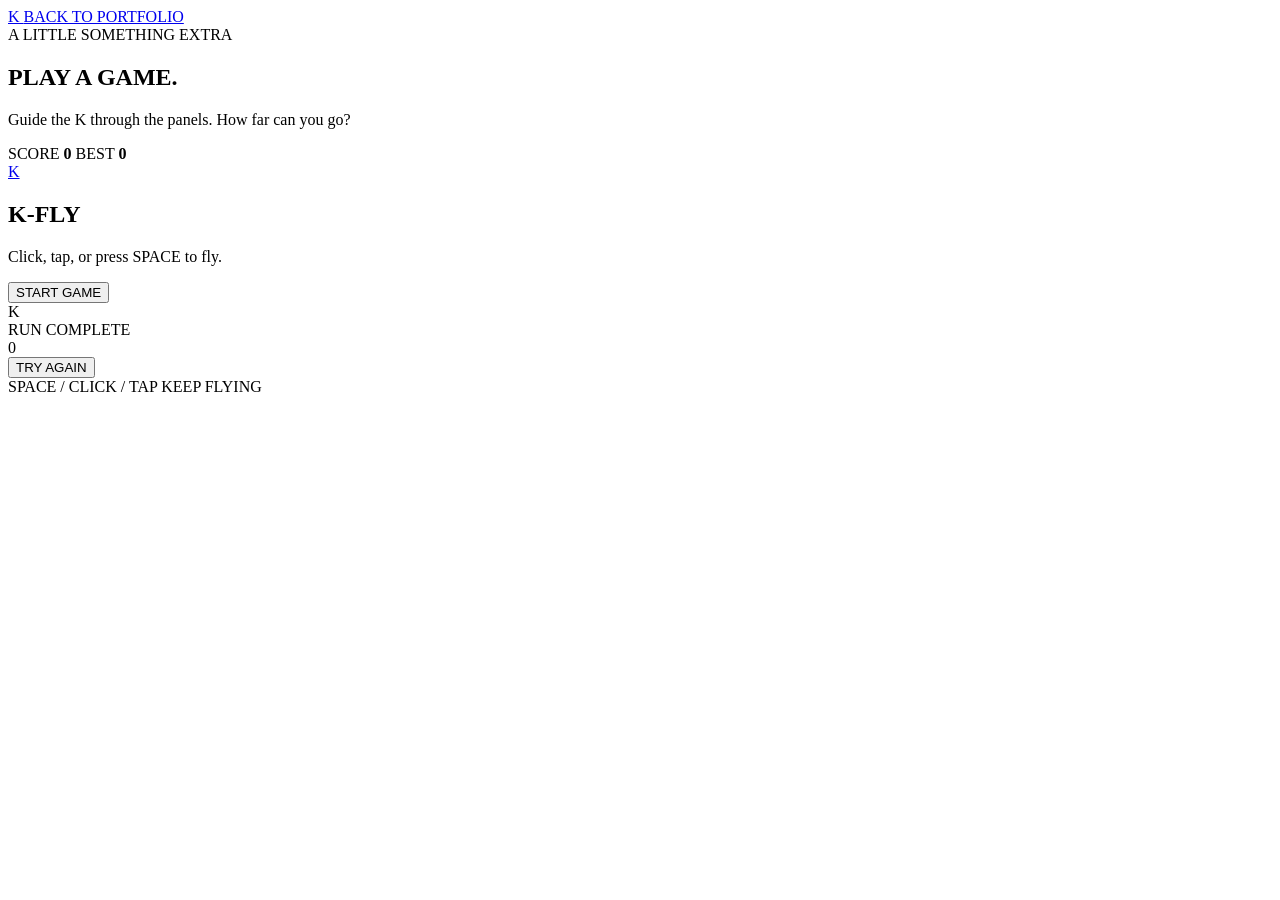
==== k-fly/game.html @ 0b530f9a "Create game.html" ====
<!DOCTYPE html>
<html lang="en">
<head>
    <meta charset="UTF-8">
    <meta name="viewport" content="width=device-width, initial-scale=1.0">

    <title>K-FLY — Mini Game</title>

    <link rel="stylesheet" href="game.css">
</head>

<body>

    <main class="page">

        <!-- HEADER -->
        <header class="header">

            <a href="../index.html" class="logo">
    K
</a>

            <a href="../index.html" class="back-link">
    BACK TO PORTFOLIO
</a>

        </header>


        <!-- INTRO -->
        <section class="intro">

            <span class="eyebrow">
                A LITTLE SOMETHING EXTRA
            </span>

            <h1>
                PLAY A GAME.
            </h1>

            <p>
                Guide the K through the panels.
                How far can you go?
            </p>

        </section>


        <!-- GAME -->
        <section class="game-wrapper">

            <!-- SCORE -->
            <div class="score-bar">

                <span>
                    SCORE
                    <strong id="score">0</strong>
                </span>

                <span>
                    BEST
                    <strong id="best">0</strong>
                </span>

            </div>


            <!-- GAME BOARD -->
            <div class="game-board" id="gameBoard">


                <!-- START SCREEN -->
                <div class="game-overlay" id="startScreen">

                    <a href="../index.html" class="logo" aria-label="Back to portfolio">
    K
</a>

                    <h2>
                        K-FLY
                    </h2>

                    <p>
                        Click, tap, or press SPACE to fly.
                    </p>

                    <button id="startButton">
                        START GAME
                    </button>

                </div>


                <!-- PLAYER -->
                <div class="player" id="player">
                    K
                </div>


                <!-- GAME OVER -->
                <div
                    class="game-overlay game-over"
                    id="gameOver"
                >

                    <span class="eyebrow">
                        RUN COMPLETE
                    </span>

                    <div
                        class="final-score"
                        id="finalScore"
                    >
                        0
                    </div>

                    <button id="restartButton">
                        TRY AGAIN
                    </button>

                </div>

            </div>


            <!-- BOTTOM -->
            <div class="game-footer">

                <span>
                    SPACE / CLICK / TAP
                </span>

                <span>
                    KEEP FLYING
                </span>

            </div>

        </section>

    </main>


    <!-- GAME JAVASCRIPT -->
    <script src="game.js"></script>

</body>
</html>
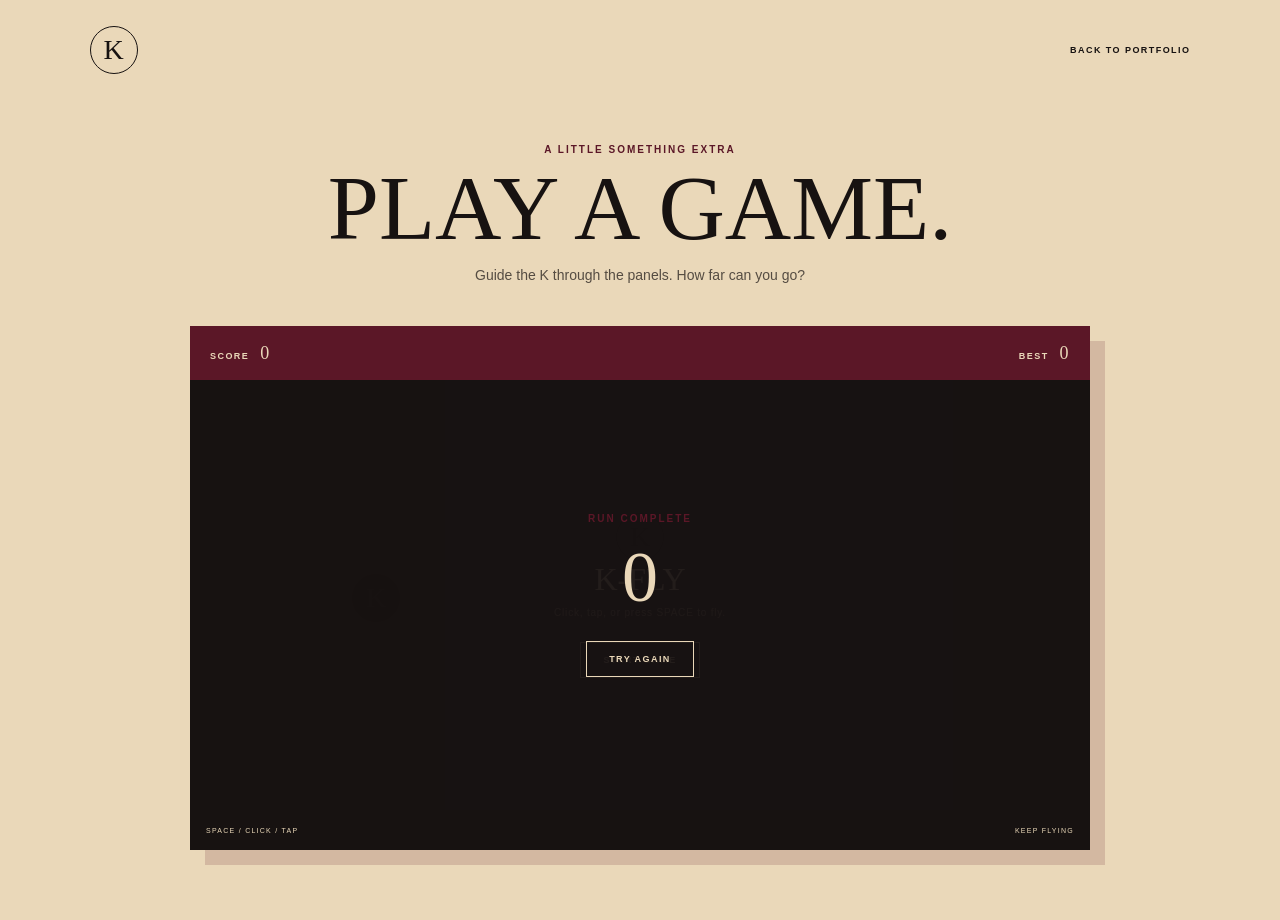
==== commit d5d849fa: "Update game.html" ====
--- a/k-fly/game.html
+++ b/k-fly/game.html
@@ -142,7 +142,7 @@
 
 
     <!-- GAME JAVASCRIPT -->
-    <script src="game.js"></script>
+    <script src="game.js?v=2"></script>
 
 </body>
 </html>
--- a/k-fly/game.css
+++ b/k-fly/game.css
@@ -0,0 +1,790 @@
+/* =========================================
+   K-FLY GAME
+   ========================================= */
+
+:root {
+
+    --cream: #ead8b9;
+
+    --burgundy: #5b1727;
+
+    --teal: #477d79;
+
+    --olive: #72734d;
+
+    --ink: #171211;
+
+}
+
+
+/* RESET */
+
+* {
+    box-sizing: border-box;
+}
+
+
+html,
+body {
+    margin: 0;
+    padding: 0;
+
+    min-height: 100%;
+}
+
+
+body {
+
+    background: var(--cream);
+
+    color: var(--ink);
+
+    font-family:
+        Arial,
+        Helvetica,
+        sans-serif;
+
+}
+
+
+button,
+a {
+    font: inherit;
+}
+
+
+/* =========================================
+   PAGE
+   ========================================= */
+
+.page {
+
+    min-height: 100vh;
+
+    padding:
+        26px
+        7vw
+        70px;
+
+    overflow: hidden;
+
+}
+
+
+/* =========================================
+   HEADER
+   ========================================= */
+
+.header {
+
+    display: flex;
+
+    align-items: center;
+
+    justify-content: space-between;
+
+    margin-bottom: 70px;
+
+}
+
+
+.logo {
+
+    width: 48px;
+
+    height: 48px;
+
+    display: grid;
+
+    place-items: center;
+
+    border:
+        1px solid
+        var(--ink);
+
+    border-radius: 50%;
+
+    color: var(--ink);
+
+    text-decoration: none;
+
+    font-family:
+        Georgia,
+        serif;
+
+    font-size: 28px;
+
+}
+
+
+.back-link {
+
+    color: var(--ink);
+
+    text-decoration: none;
+
+    font-size: 9px;
+
+    font-weight: 700;
+
+    letter-spacing: .16em;
+
+}
+
+
+/* =========================================
+   INTRO
+   ========================================= */
+
+.intro {
+
+    max-width: 800px;
+
+    margin:
+        0 auto
+        40px;
+
+    text-align: center;
+
+}
+
+
+.eyebrow {
+
+    display: block;
+
+    margin-bottom: 12px;
+
+    color: var(--burgundy);
+
+    font-size: 10px;
+
+    font-weight: 700;
+
+    letter-spacing: .2em;
+
+}
+
+
+.intro h1 {
+
+    margin: 0 0 14px;
+
+    font-family:
+        Georgia,
+        serif;
+
+    font-size:
+        clamp(
+            48px,
+            8vw,
+            92px
+        );
+
+    line-height: .9;
+
+    font-weight: 400;
+
+}
+
+
+.intro p {
+
+    margin: 0 auto;
+
+    max-width: 450px;
+
+    font-size: 14px;
+
+    line-height: 1.6;
+
+    opacity: .7;
+
+}
+
+
+/* =========================================
+   GAME WRAPPER
+   ========================================= */
+
+.game-wrapper {
+
+    width:
+        min(
+            900px,
+            100%
+        );
+
+    margin: 0 auto;
+
+    background:
+        var(--ink);
+
+    box-shadow:
+        15px 15px 0
+        rgba(
+            91,
+            23,
+            39,
+            .16
+        );
+
+}
+
+
+/* =========================================
+   SCORE BAR
+   ========================================= */
+
+.score-bar {
+
+    min-height: 54px;
+
+    padding:
+        0 20px;
+
+    display: flex;
+
+    align-items: center;
+
+    justify-content: space-between;
+
+    background:
+        var(--burgundy);
+
+    color:
+        var(--cream);
+
+    font-size: 9px;
+
+    font-weight: 700;
+
+    letter-spacing: .16em;
+
+}
+
+
+.score-bar strong {
+
+    margin-left: 7px;
+
+    font-family:
+        Georgia,
+        serif;
+
+    font-size: 18px;
+
+    font-weight: 400;
+
+}
+
+
+/* =========================================
+   GAME BOARD
+   ========================================= */
+
+.game-board {
+
+    position: relative;
+
+    width: 100%;
+
+    height: 430px;
+
+    overflow: hidden;
+
+    touch-action: none;
+
+    background:
+
+        radial-gradient(
+            circle at 75% 20%,
+            rgba(
+                71,
+                125,
+                121,
+                .28
+            ),
+            transparent 28%
+        ),
+
+        linear-gradient(
+            135deg,
+            #ead8b9,
+            #d5bd98
+        );
+
+}
+
+
+/* BACKGROUND LINES */
+
+.game-board::before {
+
+    content: "";
+
+    position: absolute;
+
+    inset: 0;
+
+    background:
+
+        repeating-linear-gradient(
+            90deg,
+
+            transparent 0 79px,
+
+            rgba(
+                91,
+                23,
+                39,
+                .055
+            ) 80px,
+
+            transparent 81px
+        );
+
+    pointer-events: none;
+
+}
+
+
+/* =========================================
+   PLAYER
+   ========================================= */
+
+.player {
+
+    position: absolute;
+
+    left: 18%;
+
+    top: 45%;
+
+    width: 48px;
+
+    height: 48px;
+
+    display: grid;
+
+    place-items: center;
+
+    border-radius: 50%;
+
+    background:
+        var(--burgundy);
+
+    color:
+        var(--cream);
+
+    font-family:
+        Georgia,
+        serif;
+
+    font-size: 28px;
+
+    z-index: 5;
+
+    user-select: none;
+
+    will-change:
+        top,
+        transform;
+
+}
+
+
+/* =========================================
+   OVERLAYS
+   ========================================= */
+
+.game-overlay {
+
+    position: absolute;
+
+    inset: 0;
+
+    z-index: 20;
+
+    display: flex;
+
+    flex-direction: column;
+
+    align-items: center;
+
+    justify-content: center;
+
+    text-align: center;
+
+    background:
+        rgba(
+            23,
+            18,
+            17,
+            .94
+        );
+
+    color:
+        var(--cream);
+
+}
+
+
+.game-overlay.hidden {
+
+    display: none;
+
+}
+
+
+/* =========================================
+   K LOGO
+   ========================================= */
+
+.k-logo {
+
+    width: 64px;
+
+    height: 64px;
+
+    display: grid;
+
+    place-items: center;
+
+    margin-bottom: 16px;
+
+    border:
+        1px solid
+        var(--cream);
+
+    border-radius: 50%;
+
+    font-family:
+        Georgia,
+        serif;
+
+    font-size: 38px;
+
+    animation:
+        kGlow
+        2s
+        ease-in-out
+        infinite;
+
+}
+
+
+@keyframes kGlow {
+
+    0%,
+    100% {
+
+        box-shadow:
+            0 0 0
+            rgba(
+                234,
+                216,
+                185,
+                0
+            );
+
+    }
+
+
+    50% {
+
+        box-shadow:
+            0 0 28px
+            rgba(
+                234,
+                216,
+                185,
+                .25
+            );
+
+    }
+
+}
+
+
+/* =========================================
+   TITLE
+   ========================================= */
+
+.game-overlay h2 {
+
+    margin:
+        0 0 9px;
+
+    font-family:
+        Georgia,
+        serif;
+
+    font-size: 32px;
+
+    font-weight: 400;
+
+}
+
+
+.game-overlay p {
+
+    margin:
+        0 0 24px;
+
+    font-size: 10px;
+
+    letter-spacing: .08em;
+
+    opacity: .65;
+
+}
+
+
+/* =========================================
+   BUTTON
+   ========================================= */
+
+.game-overlay button {
+
+    padding:
+        12px 22px;
+
+    border:
+        1px solid
+        var(--cream);
+
+    background:
+        transparent;
+
+    color:
+        var(--cream);
+
+    font-size: 9px;
+
+    font-weight: 700;
+
+    letter-spacing: .16em;
+
+    cursor: pointer;
+
+    transition:
+        .2s ease;
+
+}
+
+
+.game-overlay button:hover {
+
+    background:
+        var(--cream);
+
+    color:
+        var(--burgundy);
+
+    transform:
+        translateY(-2px);
+
+}
+
+
+/* =========================================
+   GAME OVER
+   ========================================= */
+
+.final-score {
+
+    margin:
+        0 0 22px;
+
+    font-family:
+        Georgia,
+        serif;
+
+    font-size: 72px;
+
+    font-weight: 400;
+
+}
+
+
+/* =========================================
+   OBSTACLES
+   ========================================= */
+
+.obstacle {
+
+    position: absolute;
+
+    width: 62px;
+
+    z-index: 3;
+
+}
+
+
+.obstacle.top {
+
+    top: 0;
+
+}
+
+
+.obstacle.bottom {
+
+    bottom: 0;
+
+}
+
+
+.obstacle.burgundy {
+
+    background:
+        var(--burgundy);
+
+}
+
+
+.obstacle.teal {
+
+    background:
+        var(--teal);
+
+}
+
+
+.obstacle.olive {
+
+    background:
+        var(--olive);
+
+}
+
+
+/* =========================================
+   FOOTER
+   ========================================= */
+
+.game-footer {
+
+    min-height: 40px;
+
+    padding:
+        0 16px;
+
+    display: flex;
+
+    align-items: center;
+
+    justify-content: space-between;
+
+    color:
+        var(--cream);
+
+    font-size: 7px;
+
+    letter-spacing: .18em;
+
+}
+
+
+/* =========================================
+   MOBILE
+   ========================================= */
+
+@media (
+    max-width: 600px
+) {
+
+    .page {
+
+        padding:
+            20px
+            14px
+            55px;
+
+    }
+
+
+    .header {
+
+        margin-bottom: 55px;
+
+    }
+
+
+    .game-board {
+
+        height: 500px;
+
+    }
+
+
+    .player {
+
+        width: 42px;
+
+        height: 42px;
+
+        font-size: 24px;
+
+    }
+
+
+    .obstacle {
+
+        width: 52px;
+
+    }
+
+
+    .intro h1 {
+
+        font-size: 52px;
+
+    }
+
+
+    .score-bar {
+
+        padding:
+            0 15px;
+
+    }
+
+
+}
+
+.logo {
+    position: relative;
+    z-index: 9999;
+    pointer-events: auto;
+    cursor: pointer;
+}
+
+/* MOBILE BUTTONS */
+
+.game-overlay button {
+    position: relative;
+    z-index: 9999;
+    pointer-events: auto;
+    touch-action: manipulation;
+    -webkit-tap-highlight-color: transparent;
+}
+
+.game-overlay a {
+    position: relative;
+    z-index: 9999;
+    pointer-events: auto;
+    touch-action: manipulation;
+    -webkit-tap-highlight-color: transparent;
+}
+
+.game-overlay button {
+    position: relative;
+    z-index: 100;
+    pointer-events: auto;
+    touch-action: manipulation;
+    cursor: pointer;
+}
+
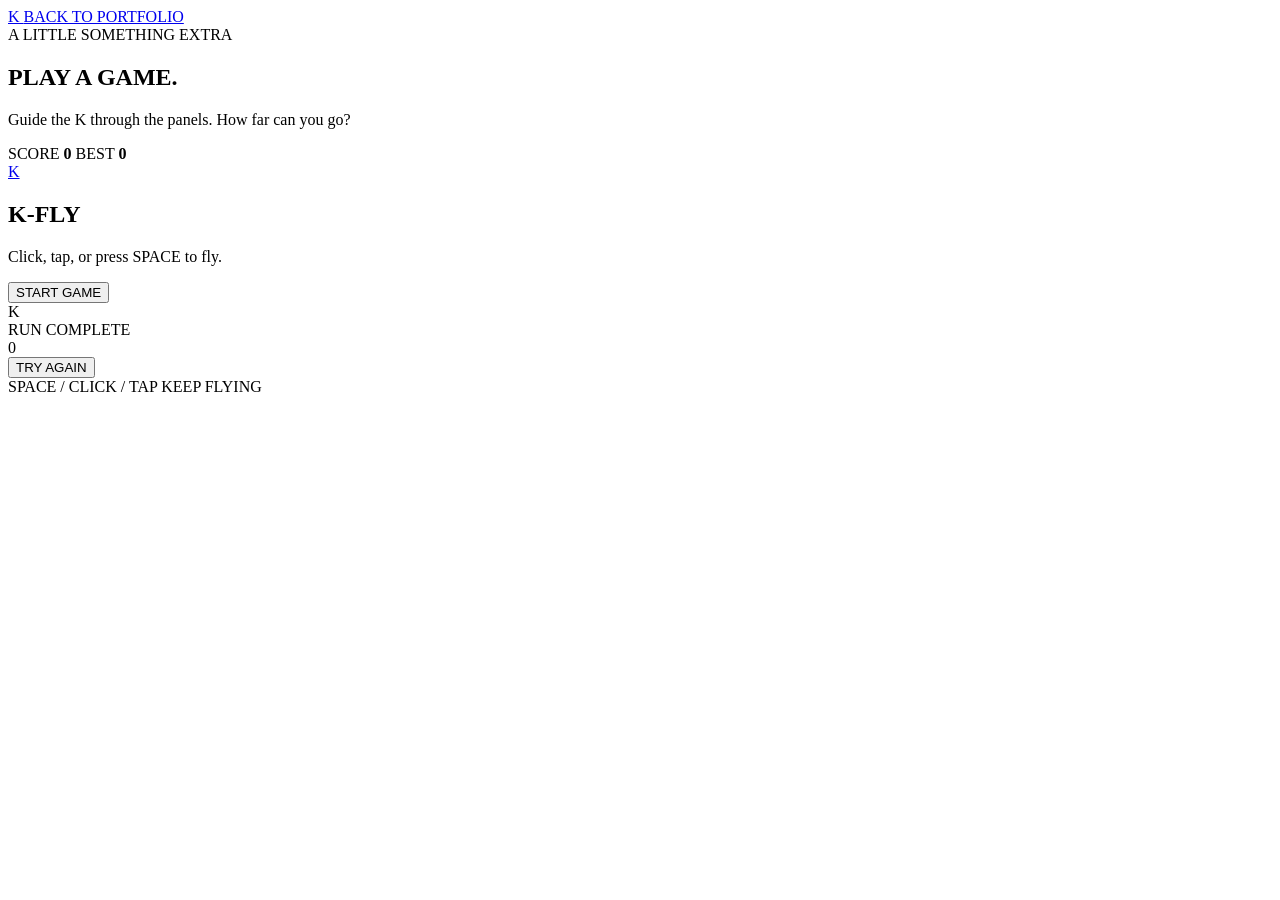
==== commit 7033d9d7: "Create game.html" ====
--- a/k-fly/game.html
+++ b/k-fly/game.html
@@ -142,7 +142,7 @@
 
 
     <!-- GAME JAVASCRIPT -->
-    <script src="game.js?v=2"></script>
+    <script src="game.js"></script>
 
 </body>
 </html>
